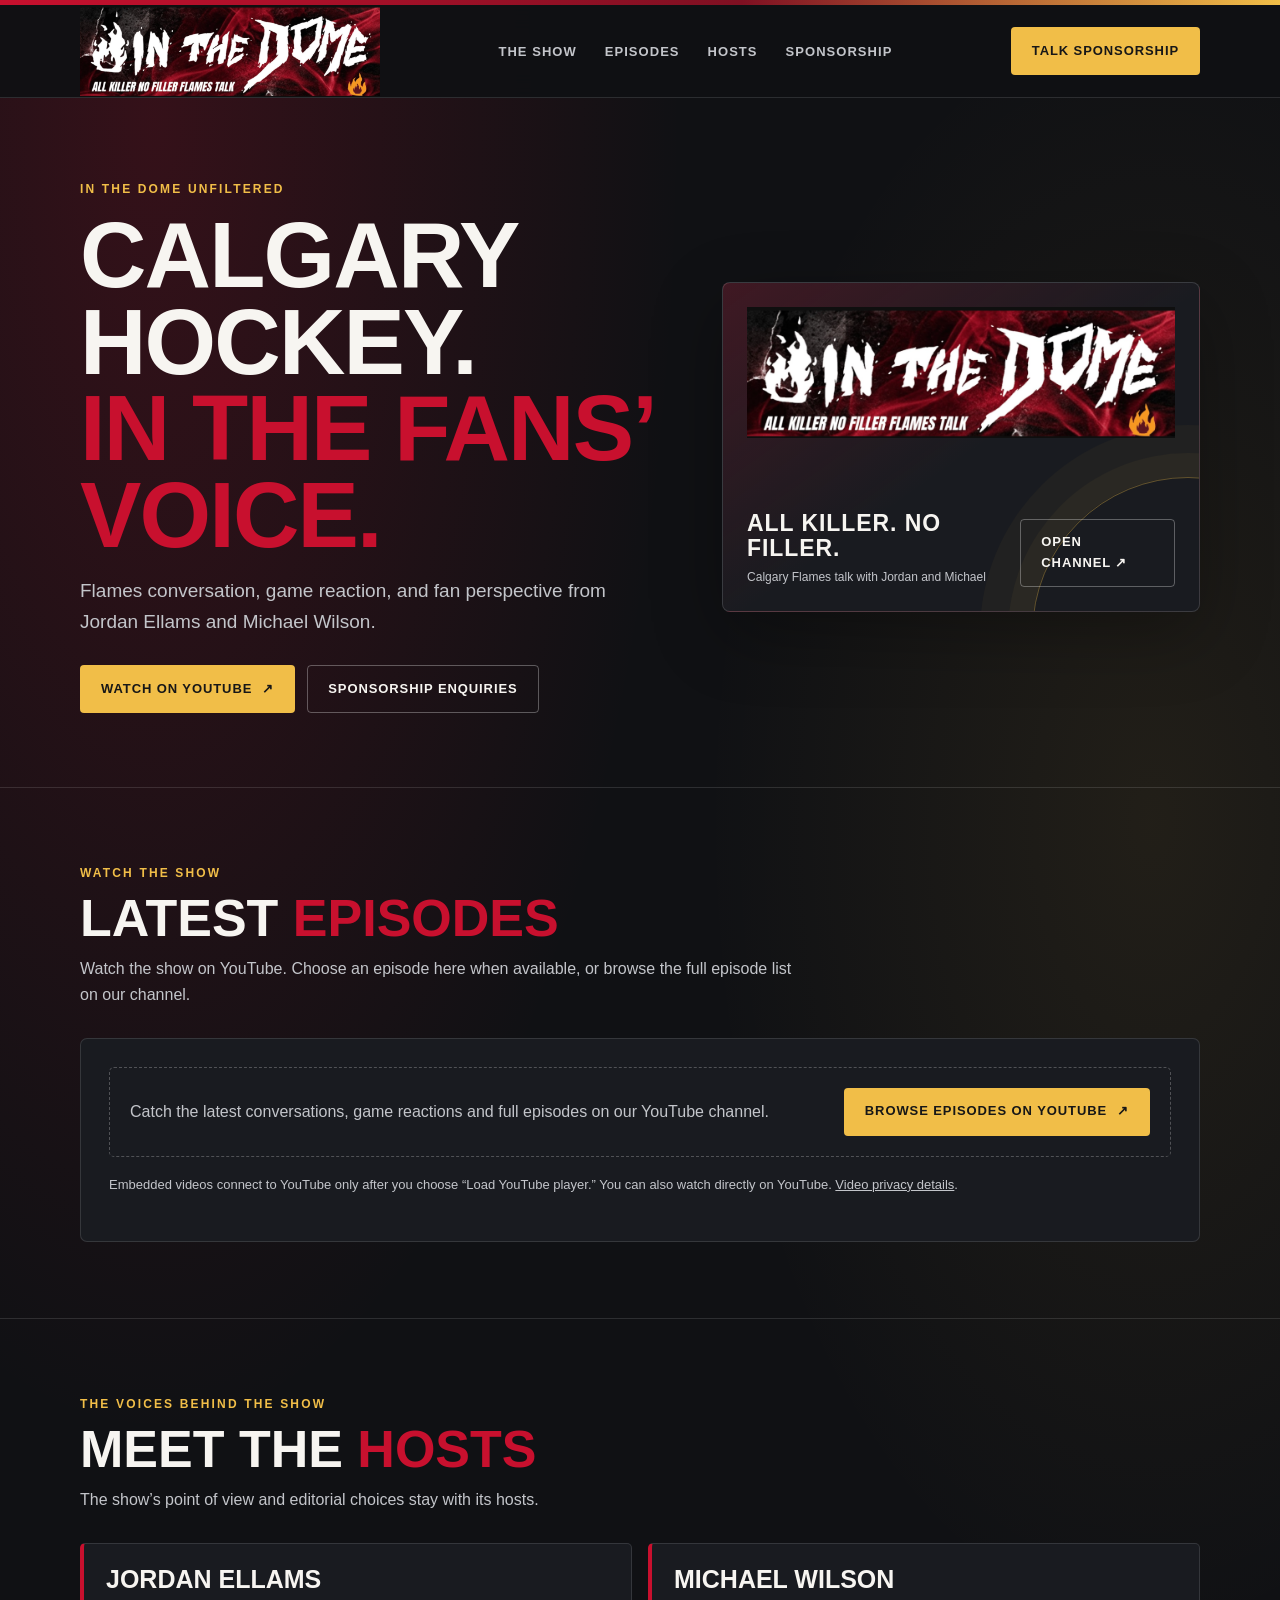
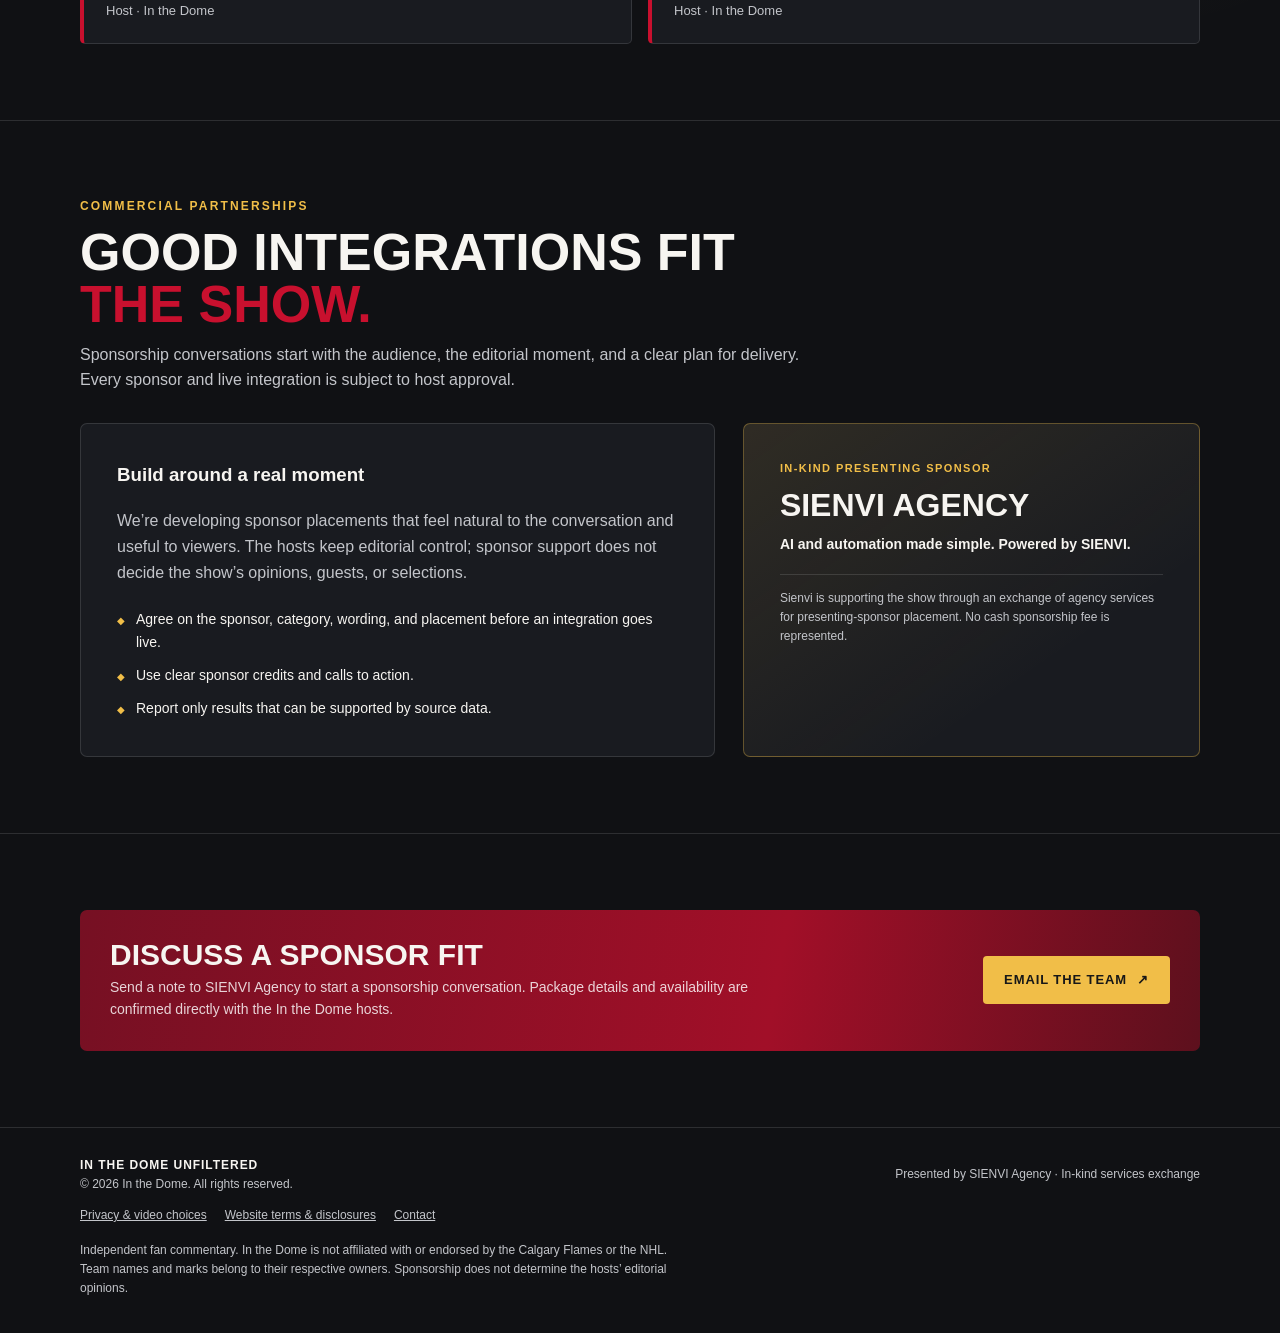
==== index.html @ 592dd670 "Publish DOME-WEBSITE-20261112-R1 static public website" ====
<!doctype html>
<html lang="en">
<head>
  <meta charset="utf-8">
  <meta name="viewport" content="width=device-width, initial-scale=1">
  <meta name="theme-color" content="#101114">
  <meta name="description" content="In the Dome Podcast, presented by SIENVI Agency. Calgary Flames conversation and fan reaction from Jordan Ellams and Michael Wilson.">
  <link rel="canonical" href="https://inthedome.ca/">
  <meta property="og:type" content="website">
  <meta property="og:title" content="In the Dome Podcast">
  <meta property="og:description" content="Independent Calgary Flames conversation with Jordan Ellams and Michael Wilson. Presented by SIENVI Agency.">
  <meta property="og:url" content="https://inthedome.ca/">
  <meta property="og:image" content="https://inthedome.ca/assets/logo.png">
  <title>In the Dome Podcast, Presented by SIENVI Agency</title>
  <link rel="icon" type="image/png" href="assets/logo.png">
  <link rel="stylesheet" href="assets/site.css">
</head>
<body>
  <a class="skip-link" href="#top">Skip to content</a>
  <div class="topline" aria-hidden="true"></div>
  <header class="site-header">
    <div class="wrap nav">
      <a class="brand" href="#top" aria-label="In the Dome Unfiltered home"><img src="assets/logo.png" alt="In the Dome — All Killer No Filler Flames Talk"></a>
      <nav aria-label="Main navigation">
        <ul class="nav-links">
          <li><a href="#show">The show</a></li>
          <li><a href="#episodes">Episodes</a></li>
          <li><a href="#hosts">Hosts</a></li>
          <li><a href="#sponsors">Sponsorship</a></li>
        </ul>
      </nav>
      <a class="button nav-cta" href="mailto:info@sienvi.com?subject=In%20the%20Dome%20sponsorship%20enquiry">Talk sponsorship</a>
    </div>
  </header>

  <main id="top">
    <section class="hero" id="show">
      <div class="wrap hero-grid">
        <div>
          <div class="eyebrow">In the Dome Unfiltered</div>
          <h1>Calgary hockey.<span>In the fans’ voice.</span></h1>
          <p class="hero-copy">Flames conversation, game reaction, and fan perspective from Jordan Ellams and Michael Wilson.</p>
          <div class="hero-actions">
            <a class="button" href="https://www.youtube.com/@IntheDomeUnfiltered/videos" target="_blank" rel="noopener noreferrer">Watch on YouTube <span aria-hidden="true">↗</span></a>
            <a class="button secondary" href="#sponsors">Sponsorship enquiries</a>
          </div>
        </div>
        <div class="show-card" aria-label="In the Dome podcast">
          <img src="assets/logo.png" alt="In the Dome show logo">
          <div class="show-card-bottom">
            <div>
              <p class="show-card-title">All killer. No filler.</p>
              <p class="show-card-note">Calgary Flames talk with Jordan and Michael</p>
            </div>
            <a class="button secondary" href="https://www.youtube.com/@IntheDomeUnfiltered" target="_blank" rel="noopener noreferrer">Open channel ↗</a>
          </div>
        </div>
      </div>
    </section>

    <section class="section" id="episodes">
      <div class="wrap">
        <div class="section-head">
          <div class="eyebrow">Watch the show</div>
          <h2>Latest <span class="accent">episodes</span></h2>
          <p class="section-intro">Watch the show on YouTube. Choose an episode here when available, or browse the full episode list on our channel.</p>
        </div>
        <div class="episodes-panel">
          <div class="episode-grid" id="episode-list" hidden></div>
          <div class="episode-fallback" id="episode-fallback">
            <p>Catch the latest conversations, game reactions and full episodes on our YouTube channel.</p>
            <a class="button" href="https://www.youtube.com/@IntheDomeUnfiltered/videos" target="_blank" rel="noopener noreferrer">Browse episodes on YouTube <span aria-hidden="true">↗</span></a>
          </div>
          <p class="episode-help">Embedded videos connect to YouTube only after you choose “Load YouTube player.” You can also watch directly on YouTube. <a href="privacy.html#youtube">Video privacy details</a>.</p>
          <button class="text-button" id="disable-embeds" type="button" hidden>Remove loaded YouTube players</button>
          <p class="episode-help" id="video-status" role="status" aria-live="polite"></p>
          <noscript><p class="episode-help">Use the YouTube channel link above to watch without JavaScript.</p></noscript>
        </div>
      </div>
    </section>

    <section class="section" id="hosts">
      <div class="wrap">
        <div class="section-head">
          <div class="eyebrow">The voices behind the show</div>
          <h2>Meet the <span class="accent">hosts</span></h2>
          <p class="section-intro">The show’s point of view and editorial choices stay with its hosts.</p>
        </div>
        <div class="hosts">
          <article class="host-card"><h3>Jordan Ellams</h3><p>Host · In the Dome</p></article>
          <article class="host-card"><h3>Michael Wilson</h3><p>Host · In the Dome</p></article>
        </div>
      </div>
    </section>

    <section class="section" id="sponsors">
      <div class="wrap">
        <div class="section-head">
          <div class="eyebrow">Commercial partnerships</div>
          <h2>Good integrations fit <span class="accent">the show.</span></h2>
          <p class="section-intro">Sponsorship conversations start with the audience, the editorial moment, and a clear plan for delivery. Every sponsor and live integration is subject to host approval.</p>
        </div>
        <div class="sponsor-grid">
          <div class="sponsor-copy">
            <h3>Build around a real moment</h3>
            <p>We’re developing sponsor placements that feel natural to the conversation and useful to viewers. The hosts keep editorial control; sponsor support does not decide the show’s opinions, guests, or selections.</p>
            <ul class="principles">
              <li>Agree on the sponsor, category, wording, and placement before an integration goes live.</li>
              <li>Use clear sponsor credits and calls to action.</li>
              <li>Report only results that can be supported by source data.</li>
            </ul>
          </div>
          <aside class="partner-card">
            <div class="partner-label">In-kind presenting sponsor</div>
            <h3>SIENVI Agency</h3>
            <p class="partner-tagline">AI and automation made simple. Powered by SIENVI.</p>
            <p class="in-kind-note">Sienvi is supporting the show through an exchange of agency services for presenting-sponsor placement. No cash sponsorship fee is represented.</p>
          </aside>
        </div>
      </div>
    </section>

    <section class="section">
      <div class="wrap contact-band">
        <div>
          <h3>Discuss a sponsor fit</h3>
          <p>Send a note to SIENVI Agency to start a sponsorship conversation. Package details and availability are confirmed directly with the In the Dome hosts.</p>
        </div>
        <a class="button" href="mailto:info@sienvi.com?subject=In%20the%20Dome%20sponsorship%20enquiry">Email the team <span aria-hidden="true">↗</span></a>
      </div>
    </section>
  </main>

  <footer>
    <div class="wrap footer-row">
      <div><div class="footer-mark">In the Dome Unfiltered</div><div>© 2026 In the Dome. All rights reserved.</div></div>
      <div>Presented by SIENVI Agency · In-kind services exchange</div>
    </div>
    <div class="wrap">
      <nav class="footer-links" aria-label="Website information"><a href="privacy.html">Privacy &amp; video choices</a><a href="terms.html">Website terms &amp; disclosures</a><a href="mailto:info@sienvi.com?subject=In%20the%20Dome%20website">Contact</a></nav>
      <p class="footer-disclosure">Independent fan commentary. In the Dome is not affiliated with or endorsed by the Calgary Flames or the NHL. Team names and marks belong to their respective owners. Sponsorship does not determine the hosts’ editorial opinions.</p>
    </div>
  </footer>
  <script src="assets/episodes-config.js" defer></script>
  <script src="assets/episodes.js" defer></script>
</body>
</html>
---- assets/site.css ----
:root {
      color-scheme: dark;
      --ink: #101114;
      --panel: #191b20;
      --panel-light: #20232a;
      --red: #c8102e;
      --gold: #f1be48;
      --white: #f7f5f1;
      --muted: #c3c5ca;
      --line: rgba(255,255,255,.12);
      --body: Inter, "Avenir Next", Montserrat, Arial, sans-serif;
      --display: "Arial Narrow", "Avenir Next Condensed", Impact, sans-serif;
    }
    * { box-sizing: border-box; }
    html { scroll-behavior: smooth; }
    body {
      margin: 0;
      background:
        radial-gradient(ellipse at 12% 4%, rgba(200,16,46,.20), transparent 33rem),
        radial-gradient(ellipse at 90% 28%, rgba(241,190,72,.08), transparent 28rem),
        var(--ink);
      color: var(--white);
      font-family: var(--body);
      line-height: 1.6;
    }
    a { color: inherit; }
    a:focus-visible { outline: 3px solid var(--gold); outline-offset: 4px; }
    .wrap { width: min(1120px, calc(100% - 40px)); margin: 0 auto; }
    .topline { height: 5px; background: linear-gradient(90deg, var(--red), #7f1022 58%, var(--gold)); }
    .site-header {
      position: sticky; top: 0; z-index: 10;
      background: rgba(16,17,20,.93); backdrop-filter: blur(12px);
      border-bottom: 1px solid var(--line);
    }
    .nav { min-height: 82px; display: flex; align-items: center; justify-content: space-between; gap: 24px; }
    .brand { display: inline-flex; align-items: center; text-decoration: none; }
    .brand img { display: block; width: min(300px, 42vw); height: auto; }
    .nav-links { display: flex; align-items: center; gap: 28px; list-style: none; margin: 0; padding: 0; }
    .nav-links a { color: var(--muted); text-decoration: none; font-size: 13px; font-weight: 800; letter-spacing: .08em; text-transform: uppercase; }
    .nav-links a:hover { color: var(--white); }
    .button {
      min-height: 48px; display: inline-flex; justify-content: center; align-items: center; gap: 10px;
      padding: 12px 20px; border: 1px solid transparent; border-radius: 4px;
      background: var(--gold); color: #171717; font-weight: 900; font-size: 13px;
      letter-spacing: .07em; text-decoration: none; text-transform: uppercase;
      transition: transform .18s ease, background .18s ease;
    }
    .button:hover { background: #ffd36c; transform: translateY(-2px); }
    .button.secondary { color: var(--white); background: transparent; border-color: rgba(255,255,255,.3); }
    .button.secondary:hover { background: rgba(255,255,255,.08); }
    .hero { padding: 82px 0 74px; }
    .hero-grid { display: grid; grid-template-columns: minmax(0, 1.1fr) minmax(300px, .9fr); align-items: center; gap: 58px; }
    .eyebrow { color: var(--gold); font-size: 12px; font-weight: 900; letter-spacing: .18em; text-transform: uppercase; }
    h1, h2, h3, p { margin-top: 0; }
    h1 { max-width: 720px; margin: 13px 0 18px; font: 900 clamp(46px, 7.4vw, 92px)/.94 var(--display); letter-spacing: -.02em; text-transform: uppercase; }
    h1 span { display: block; color: var(--red); }
    .hero-copy { max-width: 630px; color: var(--muted); font-size: clamp(16px, 2vw, 19px); }
    .hero-actions { display: flex; flex-wrap: wrap; gap: 12px; margin-top: 28px; }
    .show-card {
      position: relative; overflow: hidden; min-height: 330px; padding: 24px;
      display: flex; flex-direction: column; justify-content: space-between;
      border: 1px solid rgba(255,255,255,.14); border-radius: 8px;
      background: linear-gradient(145deg, rgba(200,16,46,.22), transparent 52%), var(--panel);
      box-shadow: 0 22px 70px rgba(0,0,0,.3);
    }
    .show-card::after { content: ""; position: absolute; width: 310px; height: 310px; right: -145px; bottom: -178px; border: 1px solid rgba(241,190,72,.34); border-radius: 50%; box-shadow: 0 0 0 24px rgba(241,190,72,.04), 0 0 0 52px rgba(241,190,72,.035); }
    .show-card img { position: relative; z-index: 1; width: min(100%, 440px); height: auto; align-self: center; }
    .show-card-bottom { position: relative; z-index: 1; display: flex; align-items: end; justify-content: space-between; gap: 20px; }
    .show-card-title { margin: 0; font: 800 23px/1.1 var(--display); letter-spacing: .04em; text-transform: uppercase; }
    .show-card-note { margin: 6px 0 0; color: var(--muted); font-size: 12px; }
    .presenting-note { color: var(--gold); font-size: 11px; font-weight: 900; letter-spacing: .12em; text-transform: uppercase; }
    .episodes-panel { padding: clamp(18px, 3vw, 28px); border: 1px solid var(--line); border-radius: 7px; background: var(--panel); }
    .episode-frame { position: relative; width: 100%; aspect-ratio: 16 / 9; overflow: hidden; border-radius: 5px; background: #090a0c; }
    .episode-frame iframe { position: absolute; inset: 0; width: 100%; height: 100%; border: 0; }
    .episode-grid { display: grid; grid-template-columns: repeat(auto-fit, minmax(min(100%, 360px), 1fr)); gap: 16px; margin-top: 16px; }
    .episode-card { overflow: hidden; border: 1px solid var(--line); border-radius: 5px; background: #090a0c; }
    .episode-card-title { margin: 0; padding: 12px 14px; color: var(--white); font-size: 14px; font-weight: 800; }
    .episode-fallback { display: flex; flex-wrap: wrap; align-items: center; justify-content: space-between; gap: 18px; padding: 20px; border: 1px dashed rgba(255,255,255,.24); border-radius: 5px; }
    .episode-fallback p { max-width: 650px; margin: 0; color: var(--muted); }
    .partner-tagline { color: var(--white) !important; font-weight: 800; }
    .in-kind-note { margin-top: 18px !important; padding-top: 14px; border-top: 1px solid var(--line); font-size: 12px !important; }
    .section { padding: 76px 0; border-top: 1px solid var(--line); }
    .section-head { max-width: 720px; margin-bottom: 30px; }
    h2 { margin: 9px 0 12px; font: 900 clamp(32px, 5vw, 52px)/1 var(--display); text-transform: uppercase; }
    h2 .accent { color: var(--red); }
    .section-intro { margin-bottom: 0; color: var(--muted); font-size: 16px; }
    .hosts { display: grid; grid-template-columns: repeat(2, minmax(0,1fr)); gap: 16px; }
    .host-card { padding: 22px; border: 1px solid var(--line); border-left: 4px solid var(--red); border-radius: 5px; background: var(--panel); }
    .host-card h3 { margin: 0; font: 800 25px/1.1 var(--display); text-transform: uppercase; }
    .host-card p { margin: 7px 0 0; color: var(--muted); font-size: 13px; }
    .sponsor-grid { display: grid; grid-template-columns: minmax(0, 1fr) minmax(280px, .72fr); gap: 28px; align-items: stretch; }
    .sponsor-copy, .partner-card { padding: clamp(22px, 4vw, 36px); border: 1px solid var(--line); border-radius: 7px; background: var(--panel); }
    .sponsor-copy p { color: var(--muted); }
    .principles { display: grid; gap: 11px; margin: 23px 0 0; padding: 0; list-style: none; }
    .principles li { display: flex; gap: 11px; color: var(--white); font-size: 14px; }
    .principles li::before { content: "◆"; color: var(--gold); font-size: 10px; padding-top: 5px; }
    .partner-card { border-color: rgba(241,190,72,.34); background: linear-gradient(145deg, rgba(241,190,72,.10), transparent 70%), var(--panel); }
    .partner-card .partner-label { margin-bottom: 12px; color: var(--gold); font-size: 11px; font-weight: 900; letter-spacing: .13em; text-transform: uppercase; }
    .partner-card h3 { margin-bottom: 12px; font: 900 32px/1 var(--display); text-transform: uppercase; }
    .partner-card p { margin-bottom: 0; color: var(--muted); font-size: 14px; }
    .contact-band { display: flex; justify-content: space-between; align-items: center; gap: 28px; padding: 30px; border-radius: 7px; background: linear-gradient(100deg, #761023, #a10f28 62%, #5d101d); }
    .contact-band h3 { margin: 0 0 6px; font: 900 30px/1 var(--display); text-transform: uppercase; }
    .contact-band p { max-width: 650px; margin: 0; color: rgba(255,255,255,.82); font-size: 14px; }
    .contact-band .button { flex: 0 0 auto; }
    footer { padding: 28px 0 34px; border-top: 1px solid var(--line); color: var(--muted); font-size: 12px; }
    .footer-row { display: flex; justify-content: space-between; align-items: center; gap: 20px; }
    .footer-mark { color: var(--white); font-weight: 900; letter-spacing: .08em; text-transform: uppercase; }
    @media (max-width: 820px) {
      .nav { align-items: flex-start; flex-direction: column; justify-content: center; padding: 16px 0; gap: 12px; }
      .nav-links { flex-wrap: wrap; gap: 10px 18px; }
      .hero { padding: 58px 0; }
      .hero-grid, .sponsor-grid { grid-template-columns: 1fr; gap: 26px; }
      .show-card { min-height: 290px; }
      .contact-band { align-items: flex-start; flex-direction: column; }
    }
    @media (max-width: 520px) {
      .wrap { width: min(100% - 28px, 1120px); }
      .brand img { width: min(270px, 78vw); }
      .nav-cta { display: none; }
      .hosts { grid-template-columns: 1fr; }
      .show-card { padding: 18px; min-height: 260px; }
      .show-card-bottom { align-items: flex-start; flex-direction: column; }
      .section { padding: 58px 0; }
      .footer-row { align-items: flex-start; flex-direction: column; }
    }
    @media (prefers-reduced-motion: reduce) { *, *::before, *::after { scroll-behavior: auto !important; transition: none !important; } }
    [hidden] { display: none !important; }
    button { font: inherit; cursor: pointer; }
    button:focus-visible { outline: 3px solid var(--gold); outline-offset: 4px; }
    .skip-link { position: absolute; left: 12px; top: -80px; z-index: 30; background: var(--gold); color: var(--ink); padding: 10px 18px; }
    .skip-link:focus { top: 8px; }
    .embed-choice { min-height: 240px; padding: 26px; display: flex; flex-direction: column; align-items: flex-start; justify-content: center; gap: 12px; }
    .embed-choice p { color: var(--muted); margin: 0; max-width: 58ch; }
    .episode-help { color: var(--muted); font-size: 13px; margin: 18px 0 0; }
    .text-button { border: 0; background: transparent; padding: 0; color: var(--gold); text-decoration: underline; min-height: 44px; }
    .footer-links { display: flex; gap: 18px; flex-wrap: wrap; margin-top: 12px; }
    .footer-disclosure { margin: 16px 0 0; max-width: 90ch; }
    .policy { max-width: 820px; padding: 56px 0 70px; }
    .policy h1 { font-size: clamp(38px, 6vw, 64px); line-height: 1.05; }
    .policy h2 { font-size: 25px; margin: 30px 0 10px; }
    .policy p, .policy li { color: var(--muted); }
    .policy a { color: var(--gold); }
    .policy .summary { border-left: 4px solid var(--gold); padding: 18px 22px; background: var(--panel); }


    .episode-frame { min-height: 200px; }
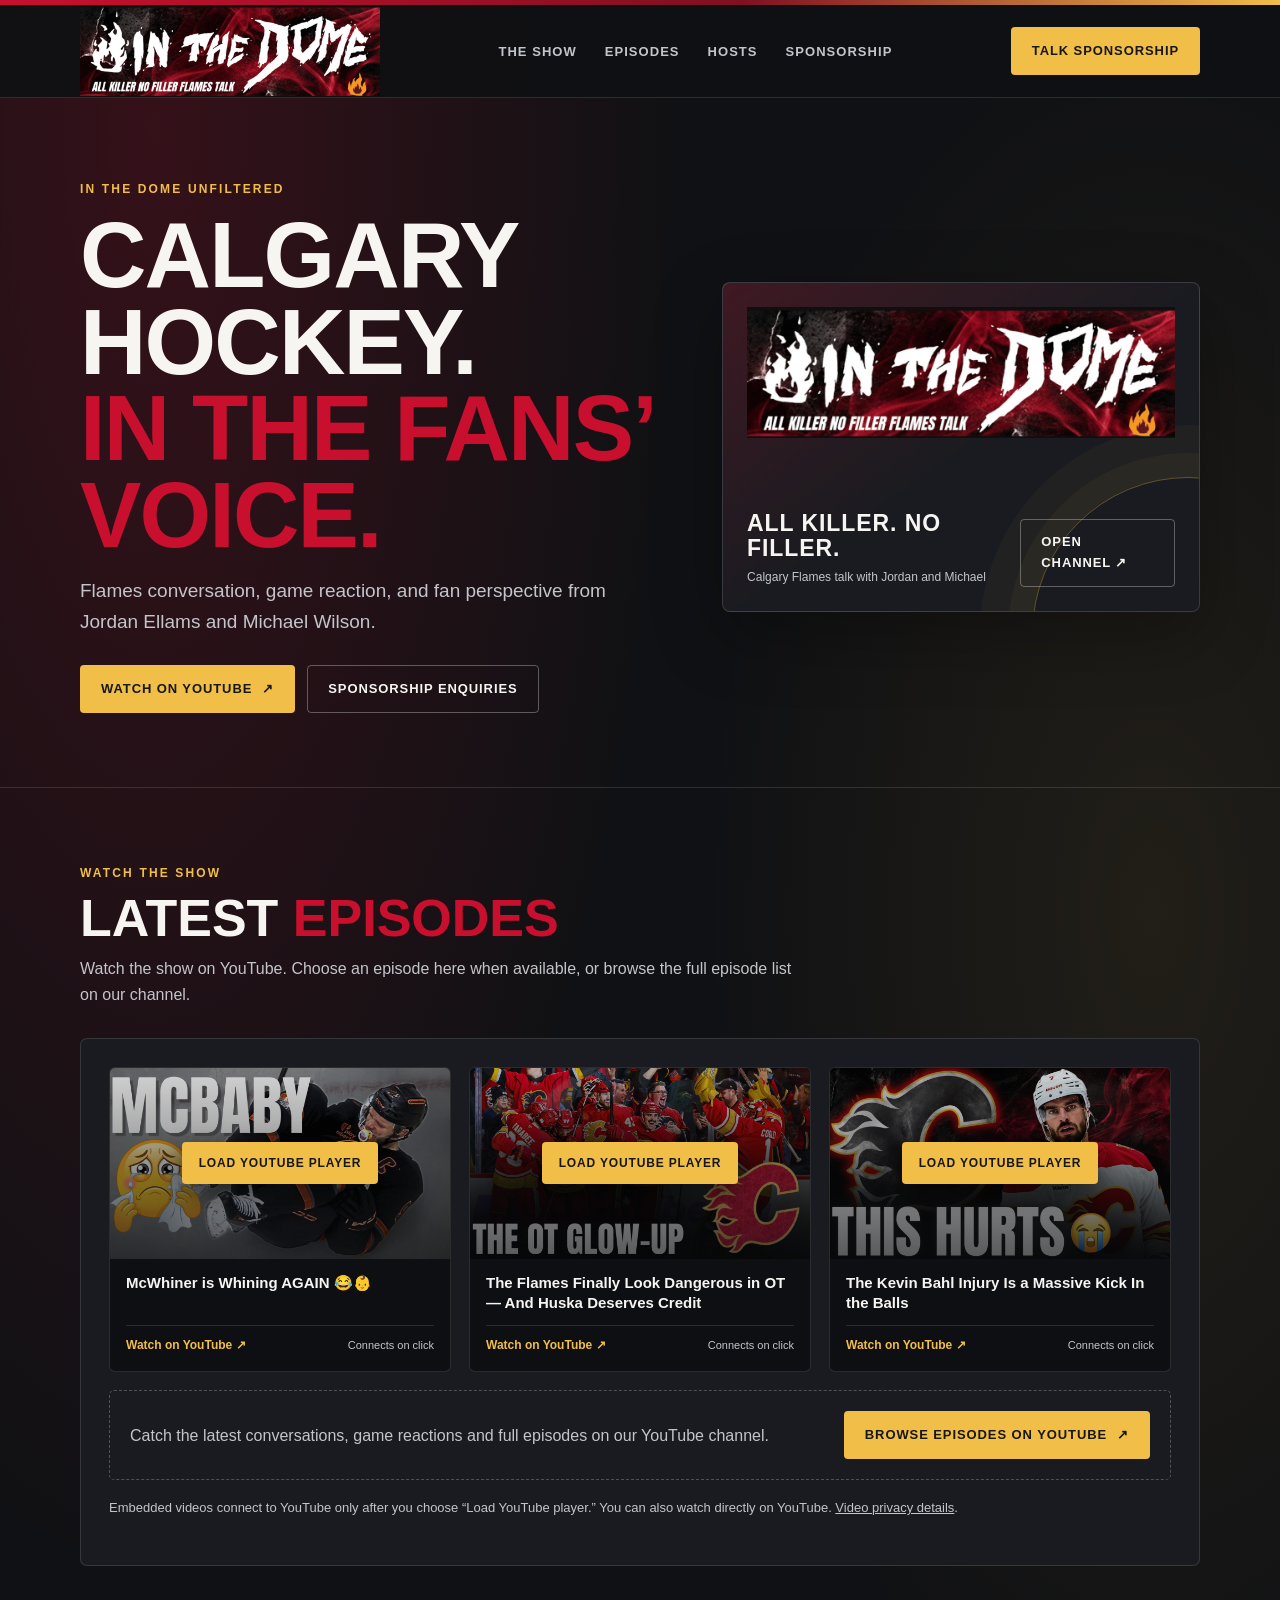
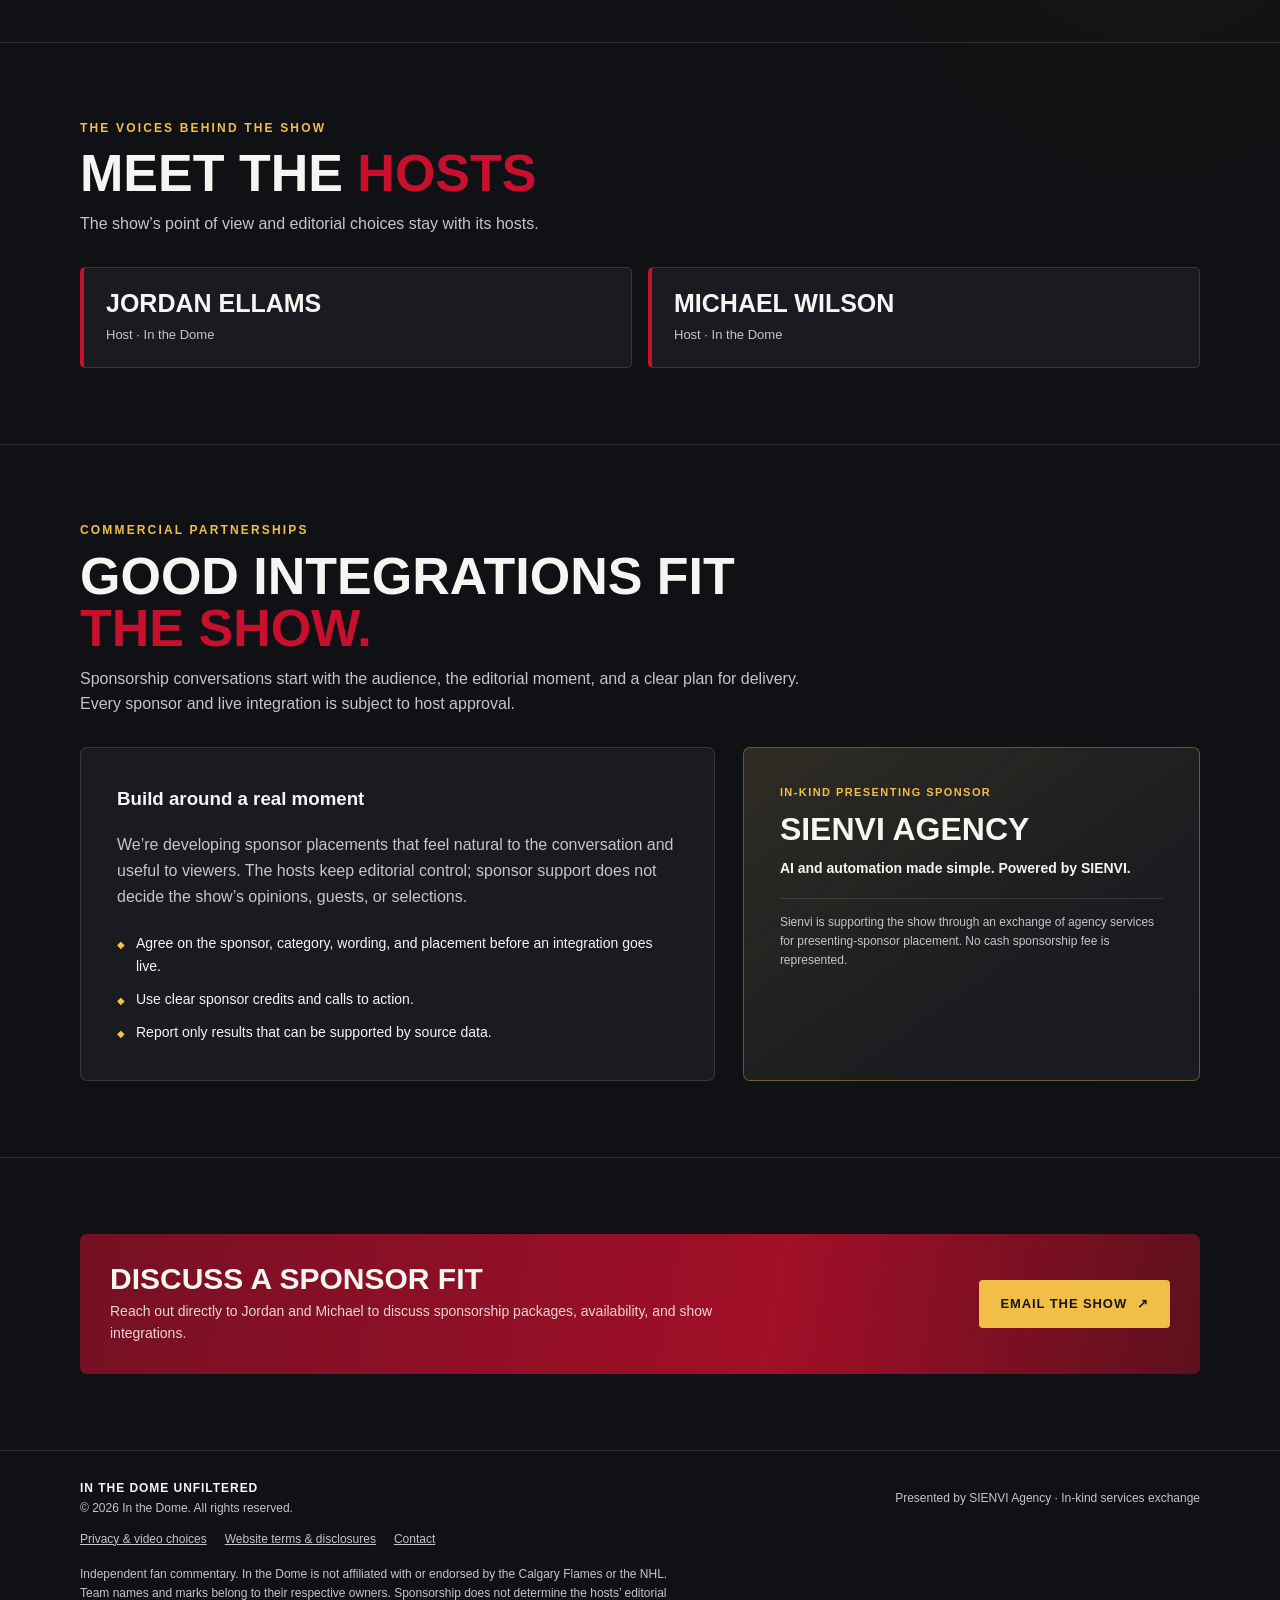
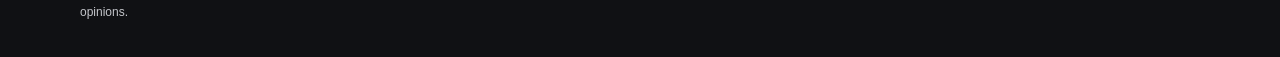
==== commit ffb8dde7: "Route sponsorship, privacy, and website inquiries directly to inthedomepod@gmail.com" ====
--- a/index.html
+++ b/index.html
@@ -29,7 +29,7 @@
           <li><a href="#sponsors">Sponsorship</a></li>
         </ul>
       </nav>
-      <a class="button nav-cta" href="mailto:info@sienvi.com?subject=In%20the%20Dome%20sponsorship%20enquiry">Talk sponsorship</a>
+      <a class="button nav-cta" href="mailto:inthedomepod@gmail.com?subject=In%20the%20Dome%20sponsorship%20enquiry">Talk sponsorship</a>
     </div>
   </header>
 
@@ -124,9 +124,9 @@
       <div class="wrap contact-band">
         <div>
           <h3>Discuss a sponsor fit</h3>
-          <p>Send a note to SIENVI Agency to start a sponsorship conversation. Package details and availability are confirmed directly with the In the Dome hosts.</p>
+          <p>Reach out directly to Jordan and Michael to discuss sponsorship packages, availability, and show integrations.</p>
         </div>
-        <a class="button" href="mailto:info@sienvi.com?subject=In%20the%20Dome%20sponsorship%20enquiry">Email the team <span aria-hidden="true">↗</span></a>
+        <a class="button" href="mailto:inthedomepod@gmail.com?subject=In%20the%20Dome%20sponsorship%20enquiry">Email the show <span aria-hidden="true">↗</span></a>
       </div>
     </section>
   </main>
@@ -137,7 +137,7 @@
       <div>Presented by SIENVI Agency · In-kind services exchange</div>
     </div>
     <div class="wrap">
-      <nav class="footer-links" aria-label="Website information"><a href="privacy.html">Privacy &amp; video choices</a><a href="terms.html">Website terms &amp; disclosures</a><a href="mailto:info@sienvi.com?subject=In%20the%20Dome%20website">Contact</a></nav>
+      <nav class="footer-links" aria-label="Website information"><a href="privacy.html">Privacy &amp; video choices</a><a href="terms.html">Website terms &amp; disclosures</a><a href="mailto:inthedomepod@gmail.com?subject=In%20the%20Dome%20website">Contact</a></nav>
       <p class="footer-disclosure">Independent fan commentary. In the Dome is not affiliated with or endorsed by the Calgary Flames or the NHL. Team names and marks belong to their respective owners. Sponsorship does not determine the hosts’ editorial opinions.</p>
     </div>
   </footer>
--- a/assets/site.css
+++ b/assets/site.css
@@ -70,11 +70,22 @@
     .show-card-note { margin: 6px 0 0; color: var(--muted); font-size: 12px; }
     .presenting-note { color: var(--gold); font-size: 11px; font-weight: 900; letter-spacing: .12em; text-transform: uppercase; }
     .episodes-panel { padding: clamp(18px, 3vw, 28px); border: 1px solid var(--line); border-radius: 7px; background: var(--panel); }
-    .episode-frame { position: relative; width: 100%; aspect-ratio: 16 / 9; overflow: hidden; border-radius: 5px; background: #090a0c; }
+    .episode-frame { position: relative; width: 100%; aspect-ratio: 16 / 9; overflow: hidden; background: #090a0c; }
     .episode-frame iframe { position: absolute; inset: 0; width: 100%; height: 100%; border: 0; }
-    .episode-grid { display: grid; grid-template-columns: repeat(auto-fit, minmax(min(100%, 360px), 1fr)); gap: 16px; margin-top: 16px; }
-    .episode-card { overflow: hidden; border: 1px solid var(--line); border-radius: 5px; background: #090a0c; }
-    .episode-card-title { margin: 0; padding: 12px 14px; color: var(--white); font-size: 14px; font-weight: 800; }
+    .episode-grid { display: grid; grid-template-columns: repeat(3, minmax(0, 1fr)); gap: 18px; margin-bottom: 18px; }
+    .episode-card { display: flex; flex-direction: column; overflow: hidden; border: 1px solid var(--line); border-radius: 6px; background: #0d0f13; transition: border-color .18s ease, transform .18s ease; }
+    .episode-card:hover { border-color: rgba(241,190,72,.42); transform: translateY(-2px); }
+    .episode-media { position: relative; width: 100%; aspect-ratio: 16 / 9; overflow: hidden; background: #090a0c; }
+    .episode-thumb { display: block; width: 100%; height: 100%; object-fit: cover; transition: transform .28s ease; }
+    .episode-card:hover .episode-thumb { transform: scale(1.03); }
+    .episode-overlay { position: absolute; inset: 0; display: flex; align-items: center; justify-content: center; padding: 16px; background: linear-gradient(180deg, rgba(9,10,12,.18) 0%, rgba(9,10,12,.68) 100%); }
+    .episode-play-btn { min-height: 42px; padding: 10px 16px; font-size: 12px; box-shadow: 0 8px 24px rgba(0,0,0,.55); }
+    .episode-card-body { flex: 1; display: flex; flex-direction: column; justify-content: space-between; gap: 12px; padding: 14px 16px 16px; }
+    .episode-card-title { margin: 0; color: var(--white); font-size: 15px; font-weight: 800; line-height: 1.35; display: -webkit-box; -webkit-line-clamp: 2; -webkit-box-orient: vertical; overflow: hidden; }
+    .episode-card-meta { display: flex; align-items: center; justify-content: space-between; gap: 10px; padding-top: 10px; border-top: 1px solid var(--line); font-size: 12px; }
+    .episode-direct-link { color: var(--gold); font-weight: 700; text-decoration: none; }
+    .episode-direct-link:hover { text-decoration: underline; }
+    .episode-privacy-tag { color: var(--muted); font-size: 11px; }
     .episode-fallback { display: flex; flex-wrap: wrap; align-items: center; justify-content: space-between; gap: 18px; padding: 20px; border: 1px dashed rgba(255,255,255,.24); border-radius: 5px; }
     .episode-fallback p { max-width: 650px; margin: 0; color: var(--muted); }
     .partner-tagline { color: var(--white) !important; font-weight: 800; }
@@ -105,11 +116,11 @@
     footer { padding: 28px 0 34px; border-top: 1px solid var(--line); color: var(--muted); font-size: 12px; }
     .footer-row { display: flex; justify-content: space-between; align-items: center; gap: 20px; }
     .footer-mark { color: var(--white); font-weight: 900; letter-spacing: .08em; text-transform: uppercase; }
-    @media (max-width: 820px) {
+    @media (max-width: 860px) {
       .nav { align-items: flex-start; flex-direction: column; justify-content: center; padding: 16px 0; gap: 12px; }
       .nav-links { flex-wrap: wrap; gap: 10px 18px; }
       .hero { padding: 58px 0; }
-      .hero-grid, .sponsor-grid { grid-template-columns: 1fr; gap: 26px; }
+      .hero-grid, .sponsor-grid, .episode-grid { grid-template-columns: 1fr; gap: 22px; }
       .show-card { min-height: 290px; }
       .contact-band { align-items: flex-start; flex-direction: column; }
     }
@@ -129,8 +140,7 @@
     button:focus-visible { outline: 3px solid var(--gold); outline-offset: 4px; }
     .skip-link { position: absolute; left: 12px; top: -80px; z-index: 30; background: var(--gold); color: var(--ink); padding: 10px 18px; }
     .skip-link:focus { top: 8px; }
-    .embed-choice { min-height: 240px; padding: 26px; display: flex; flex-direction: column; align-items: flex-start; justify-content: center; gap: 12px; }
-    .embed-choice p { color: var(--muted); margin: 0; max-width: 58ch; }
+    .embed-choice { width: 100%; }
     .episode-help { color: var(--muted); font-size: 13px; margin: 18px 0 0; }
     .text-button { border: 0; background: transparent; padding: 0; color: var(--gold); text-decoration: underline; min-height: 44px; }
     .footer-links { display: flex; gap: 18px; flex-wrap: wrap; margin-top: 12px; }
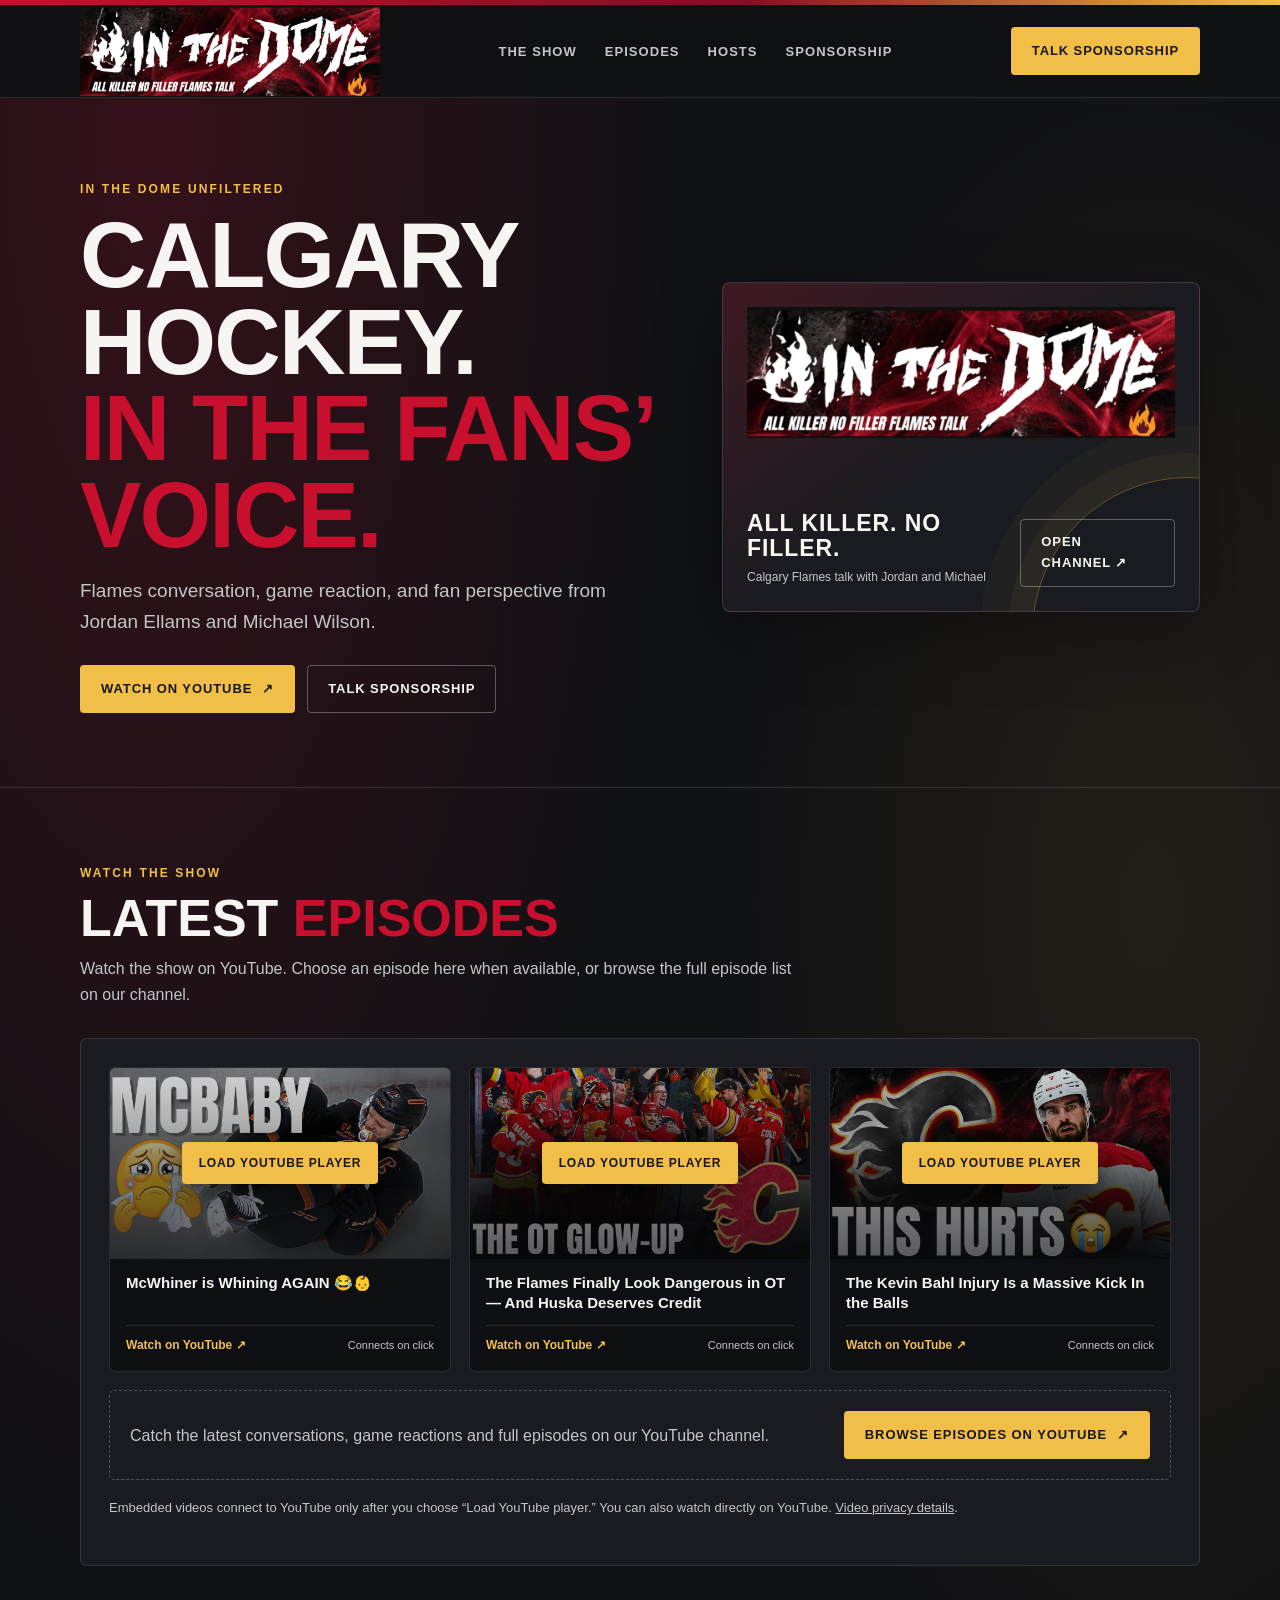
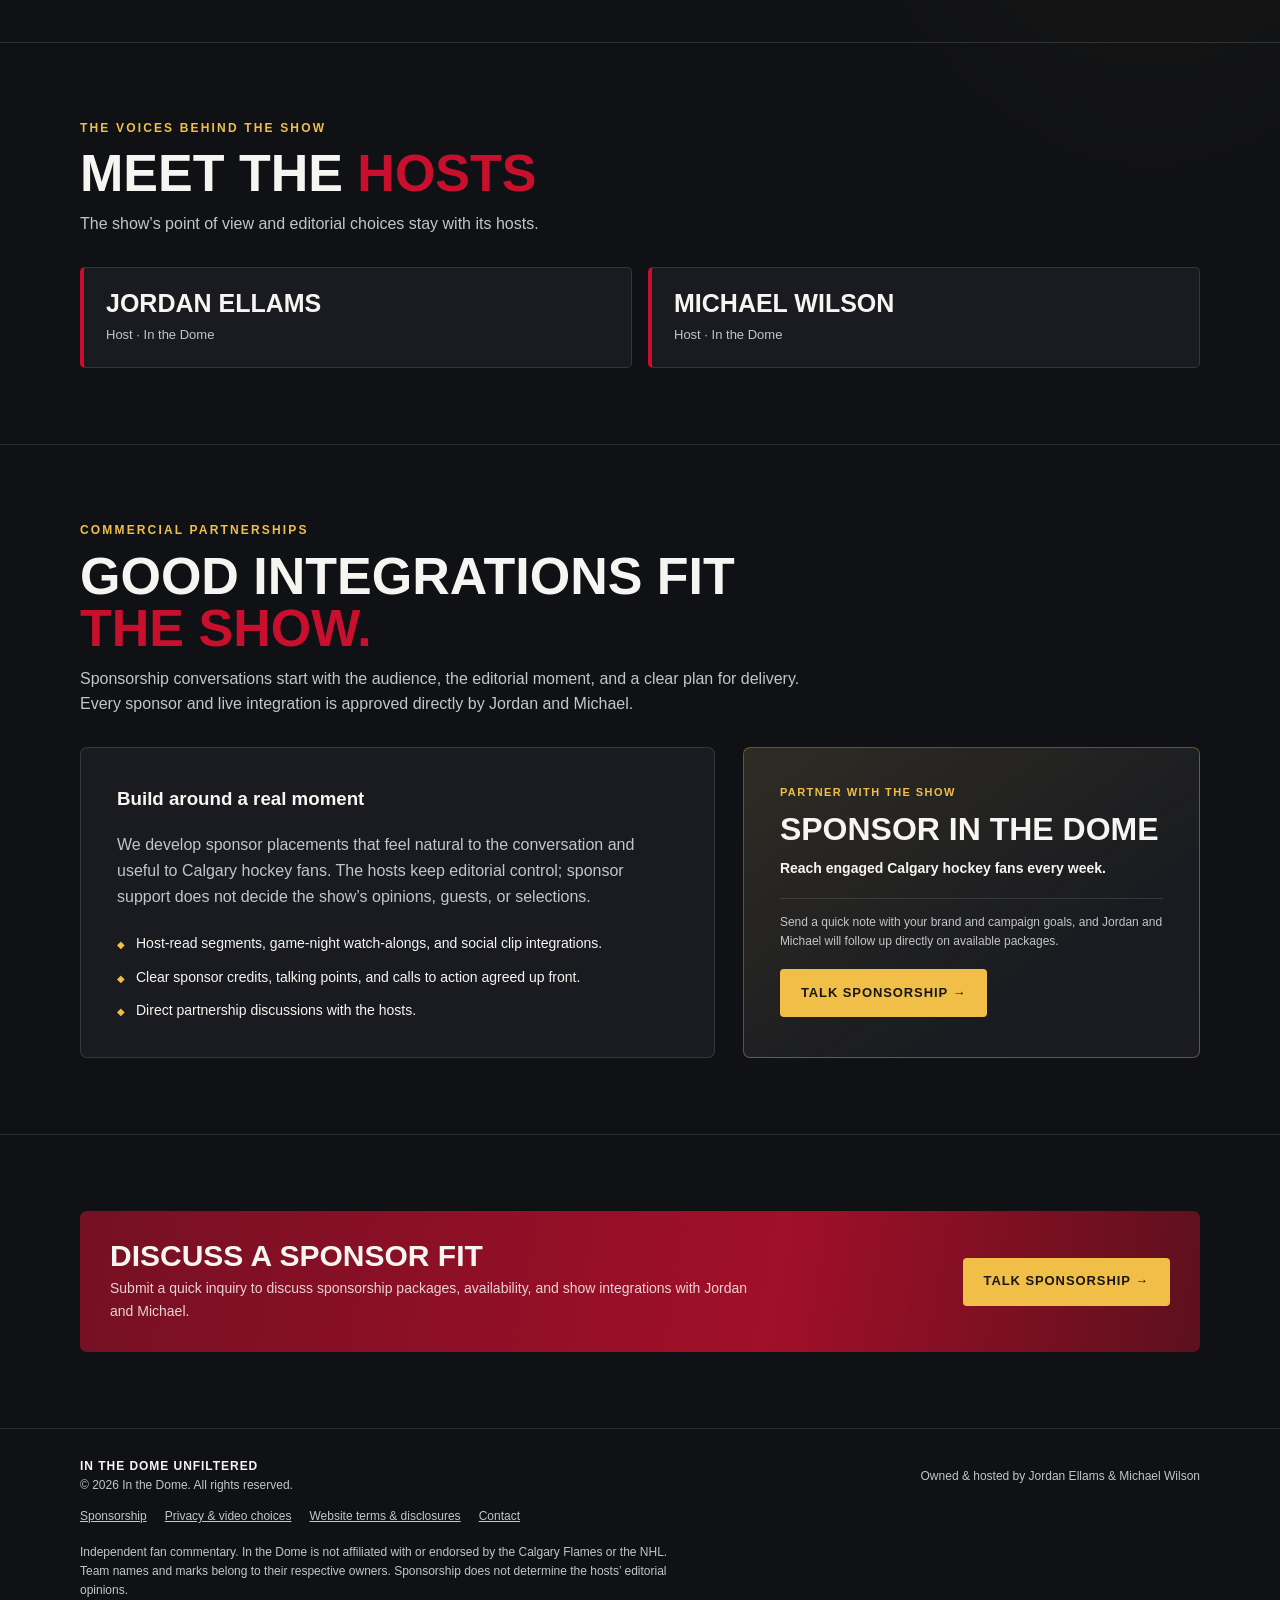
==== commit f2545ce4: "Add simple Talk Sponsorship inquiry page (/api/sponsor -> inthedomepod@gmail.com) and remove SIENVI " ====
--- a/index.html
+++ b/index.html
@@ -4,16 +4,18 @@
   <meta charset="utf-8">
   <meta name="viewport" content="width=device-width, initial-scale=1">
   <meta name="theme-color" content="#101114">
-  <meta name="description" content="In the Dome Podcast, presented by SIENVI Agency. Calgary Flames conversation and fan reaction from Jordan Ellams and Michael Wilson.">
+  <meta name="description" content="In the Dome Podcast — unfiltered Calgary Flames conversation, game reactions, and fan perspective from Jordan Ellams and Michael Wilson.">
   <link rel="canonical" href="https://inthedome.ca/">
   <meta property="og:type" content="website">
   <meta property="og:title" content="In the Dome Podcast">
-  <meta property="og:description" content="Independent Calgary Flames conversation with Jordan Ellams and Michael Wilson. Presented by SIENVI Agency.">
+  <meta property="og:description" content="Independent Calgary Flames conversation and game reactions with Jordan Ellams and Michael Wilson.">
   <meta property="og:url" content="https://inthedome.ca/">
   <meta property="og:image" content="https://inthedome.ca/assets/logo.png">
-  <title>In the Dome Podcast, Presented by SIENVI Agency</title>
+  <title>In the Dome Podcast | Unfiltered Calgary Flames Talk</title>
   <link rel="icon" type="image/png" href="assets/logo.png">
   <link rel="stylesheet" href="assets/site.css">
+  <script src="assets/analytics.js"></script>
+  <script async src="https://www.googletagmanager.com/gtag/js?id=G-X21CNC0YM0"></script>
 </head>
 <body>
   <a class="skip-link" href="#top">Skip to content</a>
@@ -29,7 +31,7 @@
           <li><a href="#sponsors">Sponsorship</a></li>
         </ul>
       </nav>
-      <a class="button nav-cta" href="mailto:inthedomepod@gmail.com?subject=In%20the%20Dome%20sponsorship%20enquiry">Talk sponsorship</a>
+      <a class="button nav-cta" href="sponsor.html">Talk sponsorship</a>
     </div>
   </header>
 
@@ -42,7 +44,7 @@
           <p class="hero-copy">Flames conversation, game reaction, and fan perspective from Jordan Ellams and Michael Wilson.</p>
           <div class="hero-actions">
             <a class="button" href="https://www.youtube.com/@IntheDomeUnfiltered/videos" target="_blank" rel="noopener noreferrer">Watch on YouTube <span aria-hidden="true">↗</span></a>
-            <a class="button secondary" href="#sponsors">Sponsorship enquiries</a>
+            <a class="button secondary" href="sponsor.html">Talk sponsorship</a>
           </div>
         </div>
         <div class="show-card" aria-label="In the Dome podcast">
@@ -98,23 +100,24 @@
         <div class="section-head">
           <div class="eyebrow">Commercial partnerships</div>
           <h2>Good integrations fit <span class="accent">the show.</span></h2>
-          <p class="section-intro">Sponsorship conversations start with the audience, the editorial moment, and a clear plan for delivery. Every sponsor and live integration is subject to host approval.</p>
+          <p class="section-intro">Sponsorship conversations start with the audience, the editorial moment, and a clear plan for delivery. Every sponsor and live integration is approved directly by Jordan and Michael.</p>
         </div>
         <div class="sponsor-grid">
           <div class="sponsor-copy">
             <h3>Build around a real moment</h3>
-            <p>We’re developing sponsor placements that feel natural to the conversation and useful to viewers. The hosts keep editorial control; sponsor support does not decide the show’s opinions, guests, or selections.</p>
+            <p>We develop sponsor placements that feel natural to the conversation and useful to Calgary hockey fans. The hosts keep editorial control; sponsor support does not decide the show’s opinions, guests, or selections.</p>
             <ul class="principles">
-              <li>Agree on the sponsor, category, wording, and placement before an integration goes live.</li>
-              <li>Use clear sponsor credits and calls to action.</li>
-              <li>Report only results that can be supported by source data.</li>
+              <li>Host-read segments, game-night watch-alongs, and social clip integrations.</li>
+              <li>Clear sponsor credits, talking points, and calls to action agreed up front.</li>
+              <li>Direct partnership discussions with the hosts.</li>
             </ul>
           </div>
           <aside class="partner-card">
-            <div class="partner-label">In-kind presenting sponsor</div>
-            <h3>SIENVI Agency</h3>
-            <p class="partner-tagline">AI and automation made simple. Powered by SIENVI.</p>
-            <p class="in-kind-note">Sienvi is supporting the show through an exchange of agency services for presenting-sponsor placement. No cash sponsorship fee is represented.</p>
+            <div class="partner-label">Partner with the show</div>
+            <h3>Sponsor In the Dome</h3>
+            <p class="partner-tagline">Reach engaged Calgary hockey fans every week.</p>
+            <p class="in-kind-note">Send a quick note with your brand and campaign goals, and Jordan and Michael will follow up directly on available packages.</p>
+            <div style="margin-top:18px;"><a class="button" href="sponsor.html">Talk sponsorship →</a></div>
           </aside>
         </div>
       </div>
@@ -124,9 +127,9 @@
       <div class="wrap contact-band">
         <div>
           <h3>Discuss a sponsor fit</h3>
-          <p>Reach out directly to Jordan and Michael to discuss sponsorship packages, availability, and show integrations.</p>
+          <p>Submit a quick inquiry to discuss sponsorship packages, availability, and show integrations with Jordan and Michael.</p>
         </div>
-        <a class="button" href="mailto:inthedomepod@gmail.com?subject=In%20the%20Dome%20sponsorship%20enquiry">Email the show <span aria-hidden="true">↗</span></a>
+        <a class="button" href="sponsor.html">Talk sponsorship →</a>
       </div>
     </section>
   </main>
@@ -134,10 +137,10 @@
   <footer>
     <div class="wrap footer-row">
       <div><div class="footer-mark">In the Dome Unfiltered</div><div>© 2026 In the Dome. All rights reserved.</div></div>
-      <div>Presented by SIENVI Agency · In-kind services exchange</div>
+      <div>Owned &amp; hosted by Jordan Ellams &amp; Michael Wilson</div>
     </div>
     <div class="wrap">
-      <nav class="footer-links" aria-label="Website information"><a href="privacy.html">Privacy &amp; video choices</a><a href="terms.html">Website terms &amp; disclosures</a><a href="mailto:inthedomepod@gmail.com?subject=In%20the%20Dome%20website">Contact</a></nav>
+      <nav class="footer-links" aria-label="Website information"><a href="sponsor.html">Sponsorship</a><a href="privacy.html">Privacy &amp; video choices</a><a href="terms.html">Website terms &amp; disclosures</a><a href="mailto:inthedomepod@gmail.com?subject=In%20the%20Dome%20website">Contact</a></nav>
       <p class="footer-disclosure">Independent fan commentary. In the Dome is not affiliated with or endorsed by the Calgary Flames or the NHL. Team names and marks belong to their respective owners. Sponsorship does not determine the hosts’ editorial opinions.</p>
     </div>
   </footer>
--- a/assets/site.css
+++ b/assets/site.css
@@ -154,3 +154,23 @@
 
 
     .episode-frame { min-height: 200px; }
+    .sponsor-page { max-width: 720px; padding: 56px 0 74px; }
+    .sponsor-page h1 { margin: 10px 0 12px; font: 900 clamp(40px, 6.2vw, 68px)/.96 var(--display); text-transform: uppercase; }
+    .sponsor-page h1 .accent { color: var(--red); display: inline; }
+    .sponsor-form-card { margin-top: 28px; padding: clamp(22px, 4vw, 34px); border: 1px solid var(--line); border-top: 3px solid var(--red); border-radius: 8px; background: var(--panel); display: grid; gap: 18px; }
+    .form-row { display: grid; grid-template-columns: repeat(2, minmax(0, 1fr)); gap: 16px; }
+    .field { display: flex; flex-direction: column; gap: 6px; }
+    .field label { color: var(--white); font-size: 13px; font-weight: 700; letter-spacing: .03em; }
+    .field .optional { color: var(--muted); font-weight: 400; font-size: 12px; }
+    .field input, .field textarea { width: 100%; padding: 12px 14px; border: 1px solid rgba(255,255,255,.18); border-radius: 5px; background: #101114; color: var(--white); font: inherit; font-size: 15px; transition: border-color .15s ease; }
+    .field input:focus, .field textarea:focus { outline: none; border-color: var(--gold); box-shadow: 0 0 0 2px rgba(241,190,72,.22); }
+    .field textarea { resize: vertical; min-height: 110px; }
+    .form-actions { display: flex; flex-wrap: wrap; align-items: center; justify-content: space-between; gap: 14px; margin-top: 4px; }
+    .direct-note { color: var(--muted); font-size: 13px; }
+    .direct-note a { color: var(--gold); text-decoration: none; font-weight: 700; }
+    .direct-note a:hover { text-decoration: underline; }
+    .form-status { margin: 0; font-size: 14px; min-height: 20px; color: var(--muted); }
+    .form-status.success { padding: 12px 14px; border-radius: 5px; background: rgba(16,185,129,.14); border: 1px solid rgba(16,185,129,.4); color: #a7f3d0; font-weight: 600; }
+    .form-status.error { padding: 12px 14px; border-radius: 5px; background: rgba(200,16,46,.18); border: 1px solid rgba(200,16,46,.5); color: #fecdd3; font-weight: 600; }
+    .hp-field { position: absolute; left: -9999px; width: 1px; height: 1px; overflow: hidden; }
+    @media (max-width: 640px) { .form-row { grid-template-columns: 1fr; } }
